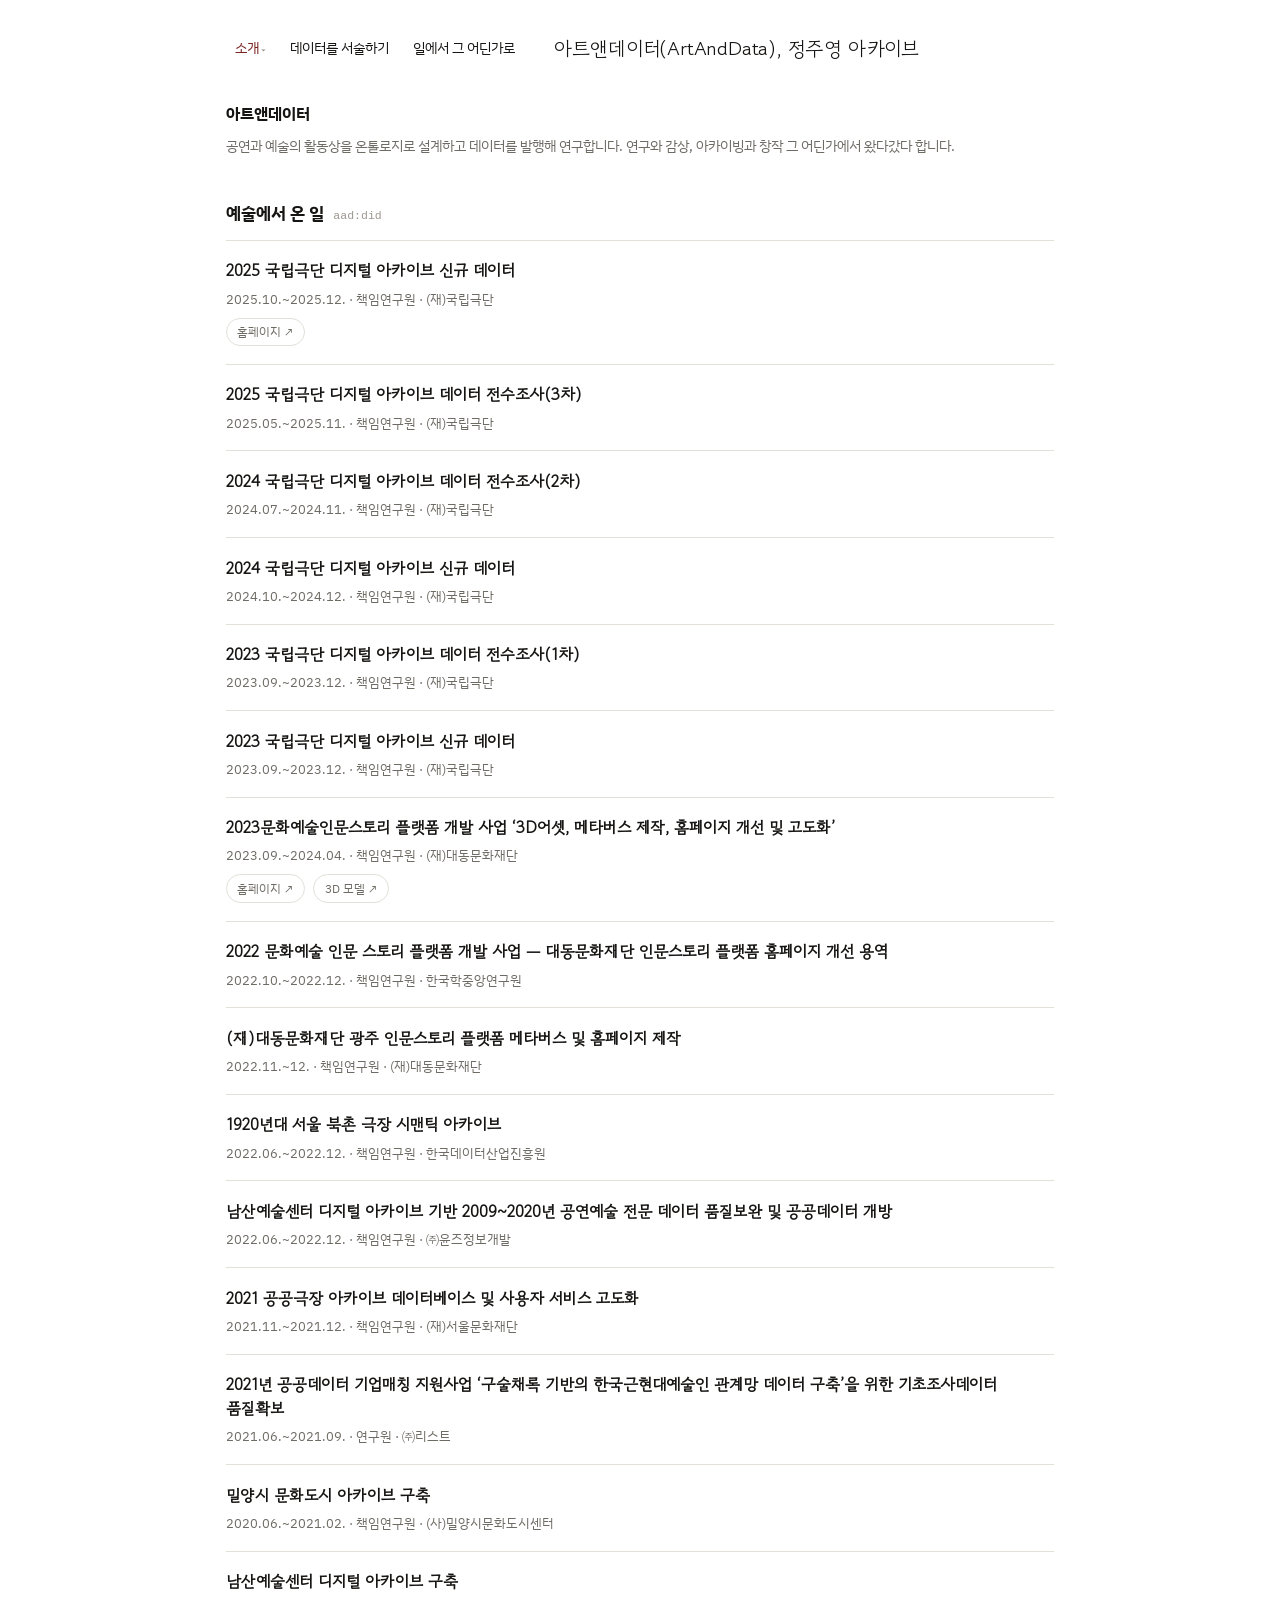
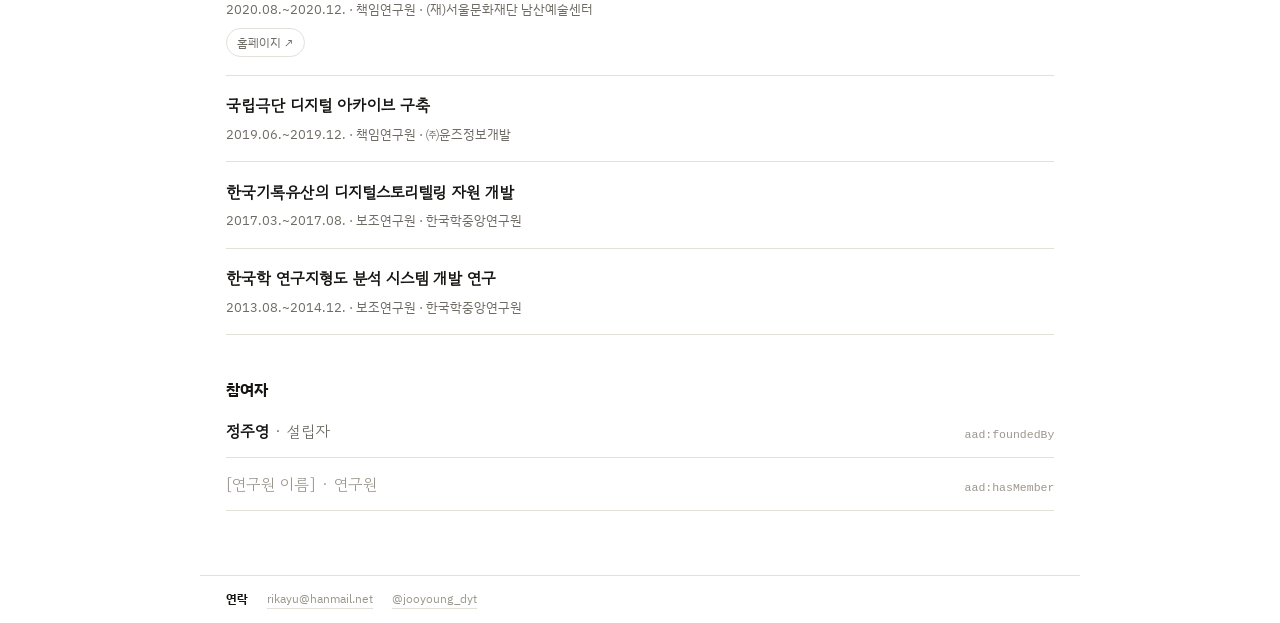
==== about.html @ 29f97989 "Add files via upload" ====
<!doctype html>
<html lang="ko">
<head>
<meta charset="UTF-8">
<meta name="viewport" content="width=device-width, initial-scale=1">
<meta name="description" content="아트앤데이터 소개 — 공연과 예술의 활동상을 온톨로지로 설계하고 데이터를 발행해 연구합니다. 예술에서 온 일(활동 내역)과 참여자를 소개합니다.">
<title>아트앤데이터 · 소개</title>
<link rel="stylesheet" href="common.css">
</head>
<body>

<header class="site-header">
  <div class="header-top">
    <nav id="menu-mount" aria-label="주 메뉴"></nav>
    <a class="site-name" href="index.html">아트앤데이터(ArtAndData), 정주영 아카이브</a>
  </div>
</header>

<main class="wrap">

  <section class="about-box" aria-labelledby="h-about" style="border-top:none;padding-top:0;">
    <h2 id="h-about">아트앤데이터</h2>
    <p>공연과 예술의 활동상을 온톨로지로 설계하고 데이터를 발행해 연구합니다. 연구와 감상, 아카이빙과 창작 그 어딘가에서 왔다갔다 합니다.</p>
  </section>

  <section aria-labelledby="h-did">
    <div class="sec-head">
      <h2 id="h-did">예술에서 온 일 <span class="prop mono">aad:did</span></h2>
    </div>
    <div id="did-list" class="list-plain"></div>
  </section>

  <section class="people-box" aria-labelledby="h-people">
    <h2 id="h-people">참여자</h2>
    <a class="people-row" href="person.html">
      <span><b>정주영</b> <span style="color:var(--ink-soft);">· 설립자</span></span>
      <span class="mono">aad:foundedBy</span>
    </a>
    <div class="people-row">
      <span style="color:var(--ink-faint);">[연구원 이름] · 연구원</span>
      <span class="mono">aad:hasMember</span>
    </div>
  </section>

</main>

<footer class="site-footer">
  <span class="label">연락</span>
  <a href="mailto:rikayu@hanmail.net">rikayu@hanmail.net</a>
  <a href="https://www.instagram.com/jooyoung_dyt" target="_blank" rel="noopener">@jooyoung_dyt</a>
</footer>

<script src="artData.js"></script>
<script src="site-menu.js"></script>
<script>
  AAD_MENU.render('#menu-mount', 'about');

  function linksHTML(links){
    if (!links || !links.length) return "";
    return '<div class="entry-links">' + links.map(function(l){
      return '<a class="entry-link" href="' + l.url + '" target="_blank" rel="noopener">' + l.label + ' ↗</a>';
    }).join("") + '</div>';
  }
  var didList = document.getElementById('did-list');
  artData.forEach(function(item){
    var row = document.createElement('div');
    row.className = 'list-row';
    row.innerHTML =
      '<div class="entry-title">' + item.title + '</div>' +
      '<div class="entry-meta">' + item.period + ' · ' + item.role + (item.org ? ' · ' + item.org : '') + '</div>' +
      linksHTML(item.links);
    didList.appendChild(row);
  });
</script>
</body>
</html>
---- common.css ----
@import url('https://fonts.googleapis.com/css2?family=IBM+Plex+Sans+KR:wght@400;500;700&family=Gowun+Dodum&display=swap');

:root{
  --bg: #FFFFFF;
  --ink: #161513;
  --ink-soft: #6E6B64;
  --ink-faint: #9B978D;
  --line: #E2E0D9;
  --accent: #7A2320;
  --focus: #161513;
  --card-bg: #FBFAF7;
}
@media (prefers-color-scheme: dark){
  :root:not([data-theme="light"]){
    --bg: #131211;
    --ink: #EDEAE2;
    --ink-soft: #A6A196;
    --ink-faint: #736F65;
    --line: #322F29;
    --accent: #E39A90;
    --focus: #EDEAE2;
    --card-bg: #1A1917;
  }
}
:root[data-theme="dark"]{
  --bg: #131211;
  --ink: #EDEAE2;
  --ink-soft: #A6A196;
  --ink-faint: #736F65;
  --line: #322F29;
  --accent: #E39A90;
  --focus: #EDEAE2;
  --card-bg: #1A1917;
}

*{ box-sizing: border-box; }
html, body{ margin: 0; padding: 0; }
body{
  background: var(--bg);
  color: var(--ink);
  font-family: 'Gowun Dodum', 'Noto Sans KR', sans-serif;
  line-height: 1.5;
}
a{ color: var(--ink); text-decoration: none; }
a:hover{ color: var(--accent); }
a:focus-visible, button:focus-visible, input:focus-visible{ outline: 2px solid var(--focus); outline-offset: 2px; }

.mono{ font-family: ui-monospace, Menlo, 'SF Mono', monospace; }

.wrap{
  max-width: 880px;
  margin: 0 auto;
  padding: clamp(1.4rem, 4vw, 2.2rem) clamp(1.1rem, 4vw, 1.6rem) 4rem;
  display: flex;
  flex-direction: column;
  gap: 2.6rem;
}

/* ---- site header ---- */
.site-header{
  padding: clamp(1.4rem, 4vw, 2rem) clamp(1.1rem, 4vw, 1.6rem) 0;
  max-width: 880px;
  margin: 0 auto;
}
.header-top{
  display: flex;
  align-items: center;
  gap: clamp(1rem, 3vw, 1.8rem);
  flex-wrap: wrap;
}
.site-name{
  font-size: clamp(1.05rem, 2.2vw, 1.25rem);
  font-weight: 400;
  letter-spacing: -0.01em;
}

/* ---- site menu (제목 왼쪽, 상단 텍스트 메뉴) ---- */
.site-menu-list{
  display: flex;
  align-items: center;
  gap: 0.3rem;
  margin: 0;
  padding: 0;
  list-style: none;
  font-family: 'IBM Plex Sans KR', sans-serif;
  font-size: 0.86rem;
}
.site-menu-list .menu-link{
  display: inline-block;
  padding: 0.4rem 0.6rem;
  color: var(--ink);
  white-space: nowrap;
}
.site-menu-list .menu-link:hover,
.site-menu-list .menu-link.is-current{ color: var(--accent); }

.menu-item{ position: relative; }
.menu-item > summary{
  list-style: none;
  cursor: pointer;
  padding: 0.4rem 0.6rem;
  color: var(--ink);
  white-space: nowrap;
}
.menu-item > summary::-webkit-details-marker{ display: none; }
.menu-item > summary::after{ content: " ▾"; font-size: 0.7em; color: var(--ink-faint); }
.menu-item > summary:hover,
.menu-item > summary.is-current{ color: var(--accent); }
.menu-item .submenu{
  display: flex;
  flex-direction: column;
  gap: 0.1rem;
  position: absolute;
  top: 100%;
  left: 0;
  margin-top: 0.3rem;
  padding: 0.4rem;
  background: var(--card-bg);
  border: 1px solid var(--line);
  border-radius: 6px;
  min-width: 9.5rem;
  z-index: 20;
}
.menu-item .submenu a,
.menu-item .submenu summary{ padding: 0.45rem 0.6rem; border-radius: 4px; }
.menu-item .submenu a:hover,
.menu-item .submenu summary:hover{ color: var(--accent); background: var(--bg); }
.menu-item.sub{ position: relative; }
.menu-item.sub > .submenu{ position: static; margin: 0.1rem 0 0.2rem 0.8rem; border: none; padding: 0; background: none; }

@media (max-width: 620px){
  .header-top{ align-items: flex-start; }
  .site-menu-list{ flex-wrap: wrap; gap: 0.1rem 0.2rem; }
  .menu-item .submenu{ position: static; margin-top: 0.1rem; }
}

/* ---- section heading row ---- */
.sec-head{
  display: flex;
  justify-content: space-between;
  align-items: baseline;
  gap: 1rem;
  flex-wrap: wrap;
  margin-bottom: 0.9rem;
}
.sec-head h2{
  margin: 0;
  font-family: 'IBM Plex Sans KR', sans-serif;
  font-size: 1.05rem;
  font-weight: 700;
}
.sec-head .prop{
  font-size: 0.72rem;
  color: var(--ink-faint);
  margin-left: 0.5em;
  font-weight: 400;
}
.sec-head .more{
  font-family: 'IBM Plex Sans KR', sans-serif;
  font-size: 0.85rem;
  color: var(--ink-soft);
  white-space: nowrap;
}

/* ---- cards grid (webzine / did) ---- */
.card-grid{
  display: grid;
  grid-template-columns: repeat(auto-fit, minmax(230px, 1fr));
  gap: 1rem;
}
.zine-card{
  display: flex;
  flex-direction: column;
  gap: 0.6rem;
  padding: 1.2rem;
  border: 1px solid var(--line);
  border-radius: 6px;
  background: var(--card-bg);
}
.zine-card .tag{
  font-family: 'IBM Plex Sans KR', sans-serif;
  font-size: 0.72rem;
  font-weight: 700;
  color: var(--accent);
}
.zine-card .zine-title{
  font-family: 'IBM Plex Sans KR', sans-serif;
  font-size: 0.98rem;
  font-weight: 700;
  line-height: 1.5;
  word-break: keep-all;
}
.zine-card .zine-desc{
  font-family: 'IBM Plex Sans KR', sans-serif;
  font-size: 0.82rem;
  color: var(--ink-soft);
  line-height: 1.6;
  word-break: keep-all;
}

/* ---- plain list rows (activity) ---- */
.list-plain{ border-top: 1px solid var(--line); }
.list-row{
  padding: 1.1rem 0;
  border-bottom: 1px solid var(--line);
  display: flex;
  flex-direction: column;
  gap: 0.45rem;
}
.list-row .entry-title{ font-size: 1rem; font-weight: 600; word-break: keep-all; }
.list-row .entry-meta{
  font-family: 'IBM Plex Sans KR', sans-serif;
  font-size: 0.8rem;
  color: var(--ink-soft);
}
.entry-links{ display: flex; gap: 0.5rem; flex-wrap: wrap; margin-top: 0.1rem; }
.entry-link{
  font-family: 'IBM Plex Sans KR', sans-serif;
  font-size: 0.74rem;
  padding: 0.28rem 0.65rem;
  border: 1px solid var(--line);
  border-radius: 999px;
  color: var(--ink-soft);
}
.entry-link:hover{ color: var(--accent); border-color: var(--accent); }

/* ---- badge (진행 중 / 준비 중 등) ---- */
.badge{
  font-family: 'IBM Plex Sans KR', sans-serif;
  font-size: 0.66rem;
  font-weight: 700;
  color: #fff;
  background: var(--accent);
  padding: 0.15rem 0.45rem;
  border-radius: 3px;
}

/* ---- subscribe ---- */
.sub-box{
  display: flex;
  flex-direction: column;
  gap: 0.8rem;
  padding: 1.4rem;
  background: var(--card-bg);
  border-radius: 6px;
}
.sub-box h2{ margin: 0; font-family: 'IBM Plex Sans KR', sans-serif; font-size: 1rem; font-weight: 700; }
.sub-box p{ margin: 0; font-family: 'IBM Plex Sans KR', sans-serif; font-size: 0.85rem; color: var(--ink-soft); line-height: 1.6; }
.sub-form{ display: flex; gap: 0.6rem; flex-wrap: wrap; align-items: flex-end; }
.sub-form label{ display: flex; flex-direction: column; gap: 0.3rem; font-family: 'IBM Plex Sans KR', sans-serif; font-size: 0.74rem; color: var(--ink-soft); flex: 1 1 220px; }
.sub-form input{ height: 42px; padding: 0 0.8rem; border: 1px solid var(--line); border-radius: 4px; font: inherit; font-size: 0.85rem; background: var(--bg); color: var(--ink); }
.sub-form button{ height: 42px; padding: 0 1.2rem; border: 0; border-radius: 4px; background: var(--ink); color: var(--bg); font-family: 'IBM Plex Sans KR', sans-serif; font-size: 0.85rem; font-weight: 500; cursor: pointer; }
.sub-note{ font-size: 0.72rem; color: var(--ink-faint); }

/* ---- about / people ---- */
.about-box{ padding-top: 1.8rem; border-top: 1px solid var(--ink); display: flex; flex-direction: column; gap: 0.6rem; }
.about-box h2{ margin: 0; font-family: 'IBM Plex Sans KR', sans-serif; font-size: 1rem; font-weight: 700; }
.about-box p{ margin: 0; font-family: 'IBM Plex Sans KR', sans-serif; font-size: 0.85rem; line-height: 1.8; color: var(--ink-soft); }

.people-box h2{ margin: 0 0 0.3rem; font-family: 'IBM Plex Sans KR', sans-serif; font-size: 1rem; font-weight: 700; }
.people-row{ display: flex; justify-content: space-between; align-items: baseline; gap: 1rem; padding: 0.85rem 0; border-bottom: 1px solid var(--line); }
.people-row .mono{ font-size: 0.72rem; color: var(--ink-faint); }

/* ---- footer ---- */
.site-footer{
  display: flex;
  gap: 1.2rem;
  flex-wrap: wrap;
  padding: 0.9rem clamp(1.1rem, 4vw, 1.6rem);
  border-top: 1px solid var(--line);
  font-family: 'IBM Plex Sans KR', sans-serif;
  font-size: 0.74rem;
  color: var(--ink-faint);
  max-width: 880px;
  margin: 0 auto;
}
.site-footer a{ color: var(--ink-faint); border-bottom: 1px solid var(--line); }
.site-footer a:hover{ color: var(--accent); border-color: var(--accent); }
.site-footer .label{ font-weight: 700; color: var(--ink); }

/* ---- ontology diagram (메인 페이지 전용, 장식용 — 클릭 이동 없음) ---- */
.ont-section{ gap: 0.8rem; display: flex; flex-direction: column; }
.ont-wrap{
  position: relative;
  width: 100%;
  overflow: hidden;
}
.ont-svg{
  display: block;
  width: 100%;
  height: auto;
  aspect-ratio: 1000 / 600;
  overflow: visible;
}
.ont-node{
  box-sizing: border-box;
  display: flex;
  align-items: center;
  justify-content: center;
  text-align: center;
  padding: 6px;
  border: 1px solid var(--line);
  border-radius: 6px;
  background: var(--bg);
  font-size: 13px;
  line-height: 1.35;
  color: var(--ink);
  word-break: keep-all;
  cursor: grab;
}
.ont-node:active{ cursor: grabbing; }
.ont-node-inner{ display: block; width: 100%; }
.ont-node .ont-prop{ font-size: 11px; color: var(--ink-faint); display: inline-block; margin-top: 2px; }
.ont-node .ont-sub{ font-size: 11px; color: var(--ink-soft); }
.ont-node-dark{ background: var(--ink); color: var(--bg); border-color: var(--ink); font-size: 15px; }
.ont-node-dark .ont-prop{ color: var(--ink-faint); }
.ont-node-accent{ border: 2px solid var(--accent); }

/* ---- theatre cards ---- */
.theatre-card{
  display: flex;
  gap: 1.1rem;
  padding: 1.1rem 0;
  border-bottom: 1px solid var(--line);
  align-items: flex-start;
}
.theatre-card img{
  width: 108px;
  height: 108px;
  object-fit: cover;
  border-radius: 5px;
  background: var(--line);
  flex: none;
}
.theatre-card .t-body{ display: flex; flex-direction: column; gap: 0.35rem; min-width: 0; }
.theatre-card .entry-note{
  font-family: 'IBM Plex Sans KR', sans-serif;
  font-size: 0.78rem;
  color: var(--ink-faint);
}

/* ---- yoga trips ---- */
.trip-block{ margin-bottom: 2rem; padding-bottom: 1.4rem; border-bottom: 1px solid var(--line); }
.trip-block:last-child{ border-bottom: none; margin-bottom: 0; padding-bottom: 0; }
.trip-block .entry-title{ margin-bottom: 0.9rem; font-size: 1rem; font-weight: 600; }
.gallery-grid{
  display: grid;
  grid-template-columns: repeat(auto-fill, minmax(10.5rem, 1fr));
  gap: clamp(1rem, 3vw, 1.6rem);
}
.gallery-item img{
  width: 100%;
  height: auto;
  display: block;
  border-radius: 5px;
  background: var(--line);
}

/* ---- group label ---- */
.group-label{
  font-family: 'IBM Plex Sans KR', sans-serif;
  font-size: 0.72rem;
  letter-spacing: 0.12em;
  color: var(--ink-faint);
  text-transform: uppercase;
  margin: 2rem 0 0.6rem;
}
.group-label:first-of-type{ margin-top: 0; }
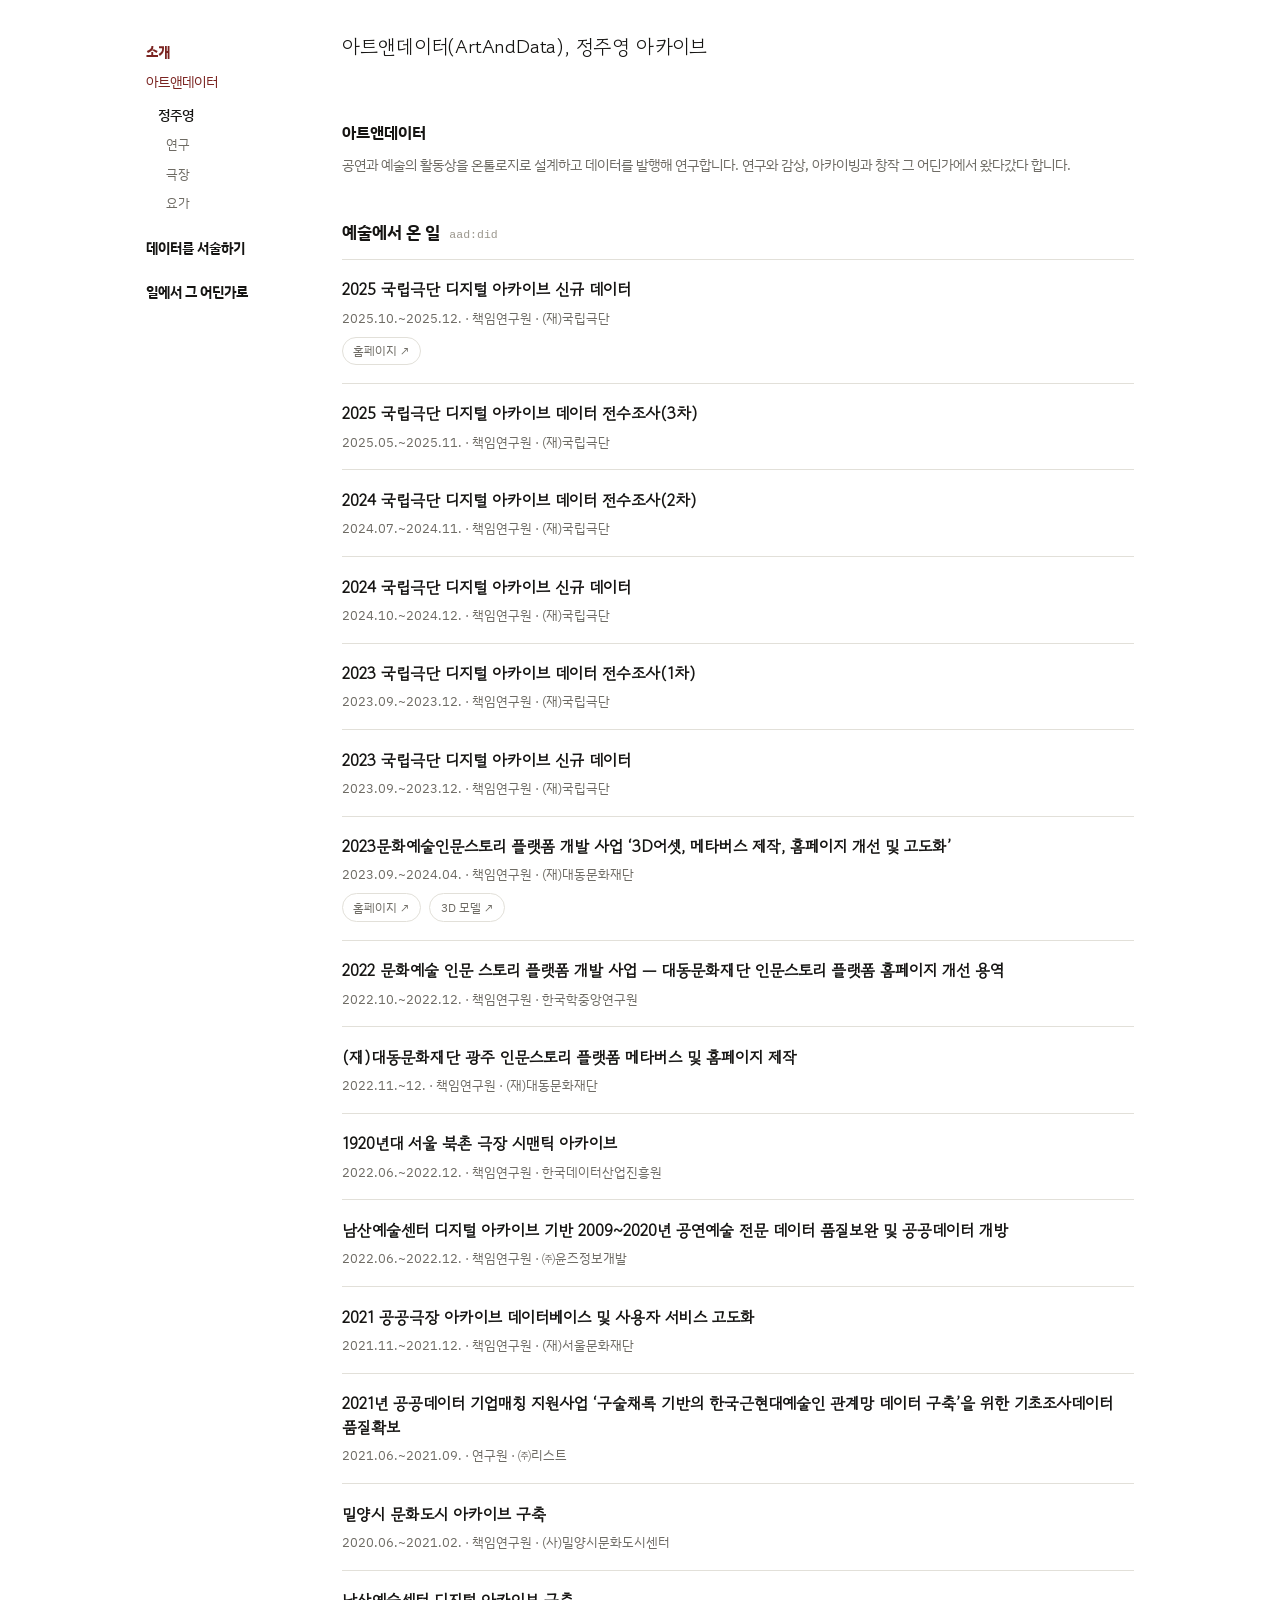
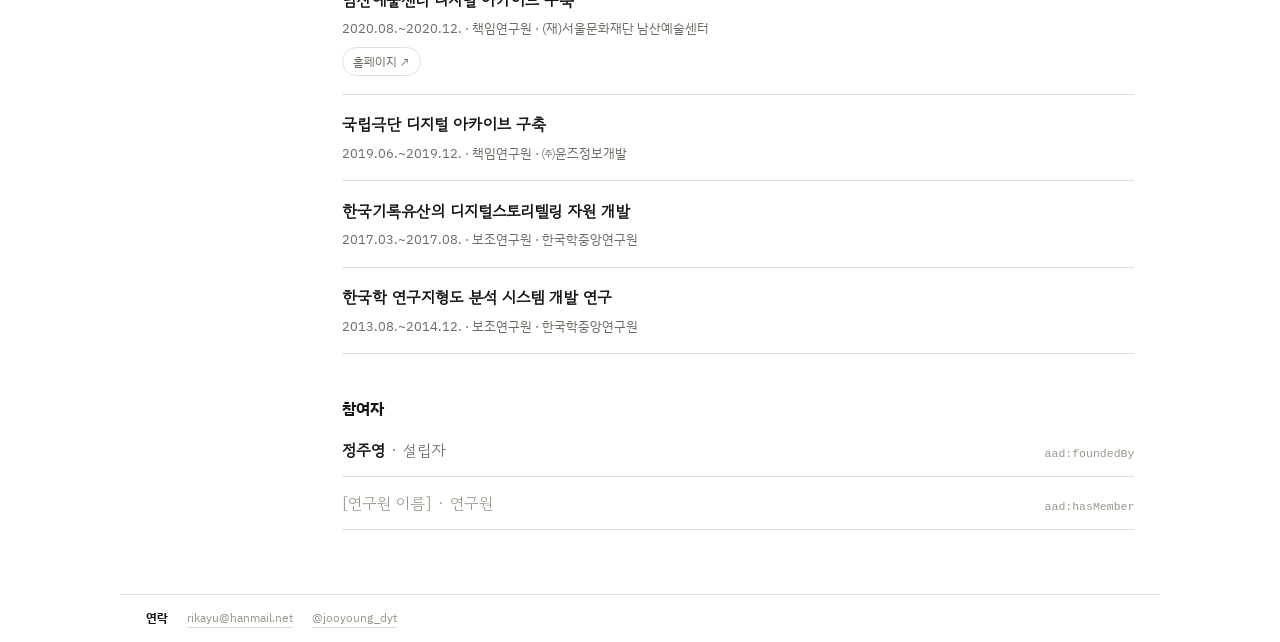
==== commit 9c256147: "Add files via upload" ====
--- a/about.html
+++ b/about.html
@@ -9,11 +9,12 @@
 </head>
 <body>
 
+<div class="site-shell">
+<nav class="sidebar-nav" id="menu-mount" aria-label="주 메뉴"></nav>
+<div class="main-col">
+
 <header class="site-header">
-  <div class="header-top">
-    <nav id="menu-mount" aria-label="주 메뉴"></nav>
-    <a class="site-name" href="index.html">아트앤데이터(ArtAndData), 정주영 아카이브</a>
-  </div>
+  <a class="site-name" href="index.html">아트앤데이터(ArtAndData), 정주영 아카이브</a>
 </header>
 
 <main class="wrap">
@@ -43,6 +44,9 @@
   </section>
 
 </main>
+
+</div>
+</div>
 
 <footer class="site-footer">
   <span class="label">연락</span>
--- a/common.css
+++ b/common.css
@@ -48,90 +48,79 @@
 .mono{ font-family: ui-monospace, Menlo, 'SF Mono', monospace; }
 
 .wrap{
-  max-width: 880px;
+  padding: clamp(1.2rem, 4vw, 1.8rem) 0 4rem;
+  display: flex;
+  flex-direction: column;
+  gap: 2.6rem;
+}
+
+/* ---- page shell: 왼쪽 사이드바 메뉴 + 오른쪽 본문 ---- */
+.site-shell{
+  display: flex;
+  align-items: flex-start;
+  gap: clamp(1.6rem, 4vw, 3rem);
+  max-width: 1040px;
   margin: 0 auto;
-  padding: clamp(1.4rem, 4vw, 2.2rem) clamp(1.1rem, 4vw, 1.6rem) 4rem;
-  display: flex;
-  flex-direction: column;
-  gap: 2.6rem;
-}
-
-/* ---- site header ---- */
-.site-header{
   padding: clamp(1.4rem, 4vw, 2rem) clamp(1.1rem, 4vw, 1.6rem) 0;
-  max-width: 880px;
-  margin: 0 auto;
-}
-.header-top{
-  display: flex;
-  align-items: center;
-  gap: clamp(1rem, 3vw, 1.8rem);
-  flex-wrap: wrap;
-}
+}
+.main-col{ flex: 1 1 auto; min-width: 0; }
+
+/* ---- site header (본문 쪽 제목) ---- */
+.site-header{ padding-bottom: clamp(1.2rem, 4vw, 1.8rem); }
 .site-name{
   font-size: clamp(1.05rem, 2.2vw, 1.25rem);
   font-weight: 400;
   letter-spacing: -0.01em;
 }
 
-/* ---- site menu (제목 왼쪽, 상단 텍스트 메뉴) ---- */
-.site-menu-list{
-  display: flex;
-  align-items: center;
-  gap: 0.3rem;
-  margin: 0;
-  padding: 0;
-  list-style: none;
+/* ---- sidebar menu (왼쪽, 세로) ---- */
+.sidebar-nav{
+  flex: 0 0 148px;
+  position: sticky;
+  top: clamp(1.4rem, 4vw, 2rem);
+  display: flex;
+  flex-direction: column;
   font-family: 'IBM Plex Sans KR', sans-serif;
   font-size: 0.86rem;
-}
-.site-menu-list .menu-link{
-  display: inline-block;
-  padding: 0.4rem 0.6rem;
+  padding-top: 0.3rem;
+}
+.sidebar-nav a,
+.sidebar-nav .nav-group-label,
+.sidebar-nav .nav-sub-label{
+  display: block;
+  padding: 0.3rem 0;
   color: var(--ink);
   white-space: nowrap;
 }
-.site-menu-list .menu-link:hover,
-.site-menu-list .menu-link.is-current{ color: var(--accent); }
-
-.menu-item{ position: relative; }
-.menu-item > summary{
-  list-style: none;
-  cursor: pointer;
-  padding: 0.4rem 0.6rem;
-  color: var(--ink);
-  white-space: nowrap;
-}
-.menu-item > summary::-webkit-details-marker{ display: none; }
-.menu-item > summary::after{ content: " ▾"; font-size: 0.7em; color: var(--ink-faint); }
-.menu-item > summary:hover,
-.menu-item > summary.is-current{ color: var(--accent); }
-.menu-item .submenu{
-  display: flex;
-  flex-direction: column;
-  gap: 0.1rem;
-  position: absolute;
-  top: 100%;
-  left: 0;
-  margin-top: 0.3rem;
-  padding: 0.4rem;
-  background: var(--card-bg);
-  border: 1px solid var(--line);
-  border-radius: 6px;
-  min-width: 9.5rem;
-  z-index: 20;
-}
-.menu-item .submenu a,
-.menu-item .submenu summary{ padding: 0.45rem 0.6rem; border-radius: 4px; }
-.menu-item .submenu a:hover,
-.menu-item .submenu summary:hover{ color: var(--accent); background: var(--bg); }
-.menu-item.sub{ position: relative; }
-.menu-item.sub > .submenu{ position: static; margin: 0.1rem 0 0.2rem 0.8rem; border: none; padding: 0; background: none; }
-
-@media (max-width: 620px){
-  .header-top{ align-items: flex-start; }
-  .site-menu-list{ flex-wrap: wrap; gap: 0.1rem 0.2rem; }
-  .menu-item .submenu{ position: static; margin-top: 0.1rem; }
+.sidebar-nav a{ color: var(--ink-soft); }
+.sidebar-nav a:hover,
+.sidebar-nav a.is-current{ color: var(--accent); }
+.nav-group-label{ font-weight: 700; margin-top: 0.9rem; }
+.nav-group-label:first-child{ margin-top: 0; }
+.nav-group-label.is-current{ color: var(--accent); }
+.nav-sub-label{ font-weight: 500; color: var(--ink-soft); margin-top: 0.2rem; }
+.nav-sub-label.is-current{ color: var(--accent); }
+.nav-subgroup{ display: flex; flex-direction: column; margin-left: 0.8rem; }
+.nav-subgroup a{ margin-left: 0.5rem; font-size: 0.82rem; }
+.nav-top-link{ font-weight: 700; margin-top: 0.9rem; color: var(--ink) !important; }
+.nav-top-link:hover,
+.nav-top-link.is-current{ color: var(--accent) !important; }
+
+@media (max-width: 700px){
+  .site-shell{ flex-direction: column; }
+  .sidebar-nav{
+    position: static;
+    flex-direction: row;
+    flex-wrap: wrap;
+    align-items: baseline;
+    gap: 0 1rem;
+    width: 100%;
+    padding-bottom: 0.4rem;
+    border-bottom: 1px solid var(--line);
+  }
+  .nav-group-label{ margin-top: 0; }
+  .nav-subgroup{ flex-direction: row; flex-wrap: wrap; gap: 0 0.8rem; margin-left: 0; }
+  .nav-subgroup a{ margin-left: 0; }
 }
 
 /* ---- section heading row ---- */
@@ -271,7 +260,7 @@
   font-family: 'IBM Plex Sans KR', sans-serif;
   font-size: 0.74rem;
   color: var(--ink-faint);
-  max-width: 880px;
+  max-width: 1040px;
   margin: 0 auto;
 }
 .site-footer a{ color: var(--ink-faint); border-bottom: 1px solid var(--line); }
